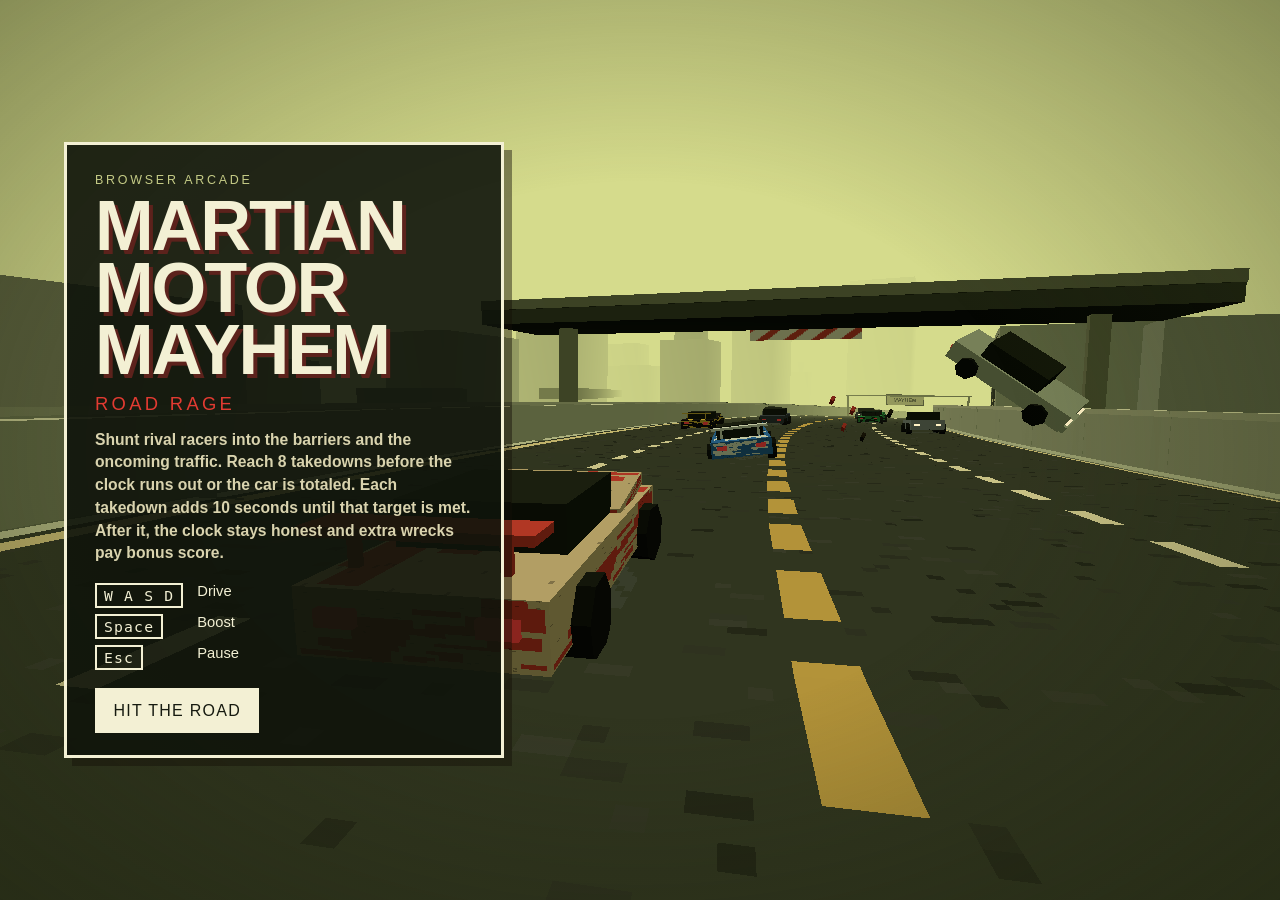
==== road-rage/index.html @ 65ef5cb7 "Add Martian Motor Mayhem Road Rage prototype (three.js, procedural assets)" ====
<!DOCTYPE html>
<html lang="en">
<head>
  <meta charset="UTF-8" />
  <meta name="viewport" content="width=device-width, initial-scale=1" />
  <title>Martian Motor Mayhem</title>
  <link rel="icon" href="data:image/svg+xml,%3Csvg xmlns='http://www.w3.org/2000/svg' viewBox='0 0 16 16'%3E%3Crect width='16' height='16' fill='%23161a10'/%3E%3Crect x='2' y='7' width='12' height='5' fill='%23d7c09a'/%3E%3Crect x='4' y='4' width='7' height='4' fill='%23e23b32'/%3E%3C/svg%3E" />
  <link rel="stylesheet" href="css/style.css" />
  <script type="importmap">
  {
    "imports": {
      "three": "./vendor/three.module.js"
    }
  }
  </script>
</head>
<body>
  <div id="app">
    <canvas id="view"></canvas>
    <div id="grade"></div>
    <div id="hurt"></div>
    <div id="flash"></div>

    <div id="hud" class="hidden">
      <div class="topbar">
        <div class="stat">
          <span class="label">Time</span>
          <strong id="timer">1:00</strong>
          <em id="plus" class="plus"></em>
        </div>
        <div class="stat center">
          <span class="label">Road Rage</span>
          <strong id="takedowns">0 / 8</strong>
          <em id="bonus-flag" class="flag hidden">Bonus</em>
        </div>
        <div class="stat right">
          <span class="label">Score</span>
          <strong id="score">0</strong>
        </div>
      </div>
      <p id="callout"></p>
      <div class="bottombar">
        <div class="map-wrap">
          <canvas id="minimap" width="220" height="220" aria-label="Track map"></canvas>
        </div>
        <div class="speedbox">
          <strong id="speed">0</strong>
          <span>km/h</span>
        </div>
        <div class="bars">
          <label for="boost-fill">Boost <i id="boost-num">0</i></label>
          <div class="track" id="boost-track"><div id="boost-fill"></div></div>
          <label for="damage-fill">Damage <i id="damage-num">0%</i></label>
          <div class="track damage" id="damage-track"><div id="damage-fill"></div></div>
        </div>
      </div>
    </div>

    <div id="menu" class="overlay">
      <div class="panel">
        <p class="kicker">Browser arcade</p>
        <h1>Martian Motor Mayhem</h1>
        <p class="event">Road Rage</p>
        <p class="deck">
          Shunt rival racers into the barriers and the oncoming traffic.
          Reach 8 takedowns before the clock runs out or the car is totaled.
          Each takedown adds 10 seconds until that target is met. After it,
          the clock stays honest and extra wrecks pay bonus score.
        </p>
        <div class="keys">
          <kbd>W A S D</kbd><span>Drive</span>
          <kbd>Space</kbd><span>Boost</span>
          <kbd>Esc</kbd><span>Pause</span>
        </div>
        <div class="row">
          <button id="start-btn" type="button">Hit the road</button>
        </div>
      </div>
    </div>

    <div id="pause" class="overlay center hidden">
      <div class="panel">
        <p class="kicker">Martian Motor Mayhem</p>
        <h1>Paused</h1>
        <p class="event">Road Rage</p>
        <p class="deck">The freeway is holding its breath. Resume the run, or quit back to the start.</p>
        <div class="row">
          <button id="resume-btn" type="button">Resume</button>
          <button id="quit-btn" type="button" class="ghost">Quit</button>
        </div>
      </div>
    </div>

    <div id="results" class="overlay center hidden">
      <div class="panel">
        <p class="kicker">Road Rage</p>
        <h1 id="res-title">Time up</h1>
        <p class="deck" id="res-deck"></p>
        <div class="keys" id="res-stats"></div>
        <div class="row">
          <button id="retry-btn" type="button">Run it back</button>
          <button id="menu-btn" type="button" class="ghost">Menu</button>
        </div>
      </div>
    </div>

    <p id="boot-error" hidden></p>
  </div>
  <script type="module" src="js/main.js"></script>
</body>
</html>
---- road-rage/css/style.css ----
:root {
  --ink: #161a10;
  --cream: #f3f0d4;
  --cream-dim: #d9d3ae;
  --olive: #c5cb86;
  --red: #e23b32;
  --amber: #e6b15a;
  --panel: rgba(16, 20, 12, 0.9);
  color-scheme: dark;
}

* { box-sizing: border-box; }

html, body {
  margin: 0;
  height: 100%;
  overflow: hidden;
  background: #c5cb86;
  color: var(--cream);
  font-family: "Arial Black", "Arial Narrow", Impact, Haettenschweiler, sans-serif;
}

#app { position: fixed; inset: 0; }

#view {
  position: absolute;
  inset: 0;
  width: 100%;
  height: 100%;
  display: block;
}

#grade, #hurt, #flash {
  position: absolute;
  inset: 0;
  pointer-events: none;
}

#grade {
  background: radial-gradient(ellipse at center, transparent 42%, rgba(28, 34, 12, 0.42) 100%);
}

#hurt {
  background: radial-gradient(ellipse at center, transparent 35%, rgba(160, 24, 16, 0.72) 100%);
  opacity: 0;
}

#flash {
  opacity: 0;
  background: #fff6ea;
  transition: opacity 0.45s ease-out;
}

.hidden { display: none !important; }

#boot-error {
  position: absolute;
  left: 16px;
  right: 16px;
  bottom: 16px;
  margin: 0;
  padding: 12px 14px;
  background: var(--panel);
  color: var(--cream);
  z-index: 5;
}

.overlay {
  position: absolute;
  inset: 0;
  display: flex;
  align-items: center;
  padding: clamp(16px, 5vw, 72px);
  pointer-events: none;
  z-index: 3;
}

.overlay.center {
  justify-content: center;
  background: rgba(12, 14, 8, 0.28);
}

.panel {
  pointer-events: auto;
  width: min(440px, 100%);
  padding: 28px 28px 22px;
  background: var(--panel);
  border: 3px solid var(--cream);
  box-shadow: 8px 8px 0 rgba(20, 16, 8, 0.45);
}

.kicker {
  margin: 0 0 8px;
  letter-spacing: 0.22em;
  text-transform: uppercase;
  color: var(--olive);
  font-size: 0.78rem;
}

h1 {
  margin: 0;
  font-size: clamp(2.4rem, 6vw, 4.4rem);
  line-height: 0.88;
  letter-spacing: -0.03em;
  text-transform: uppercase;
  color: var(--cream);
  text-shadow: 4px 4px 0 #5c221c;
}

.event {
  margin: 12px 0 0;
  color: var(--red);
  letter-spacing: 0.18em;
  text-transform: uppercase;
  font-size: 1.15rem;
}

.deck {
  margin: 14px 0 0;
  font-family: "Trebuchet MS", "Segoe UI", sans-serif;
  font-weight: 600;
  font-size: 0.98rem;
  line-height: 1.45;
  color: var(--cream-dim);
}

.keys {
  display: grid;
  grid-template-columns: auto 1fr;
  gap: 6px 14px;
  margin: 18px 0;
  font-family: "Trebuchet MS", "Segoe UI", sans-serif;
  font-size: 0.92rem;
}

kbd {
  justify-self: start;
  padding: 2px 7px;
  border: 2px solid var(--cream);
  color: var(--cream);
  letter-spacing: 0.08em;
}

.row {
  display: flex;
  flex-wrap: wrap;
  gap: 10px;
}

button {
  font-family: inherit;
  letter-spacing: 0.08em;
  text-transform: uppercase;
  background: var(--cream);
  color: var(--ink);
  border: 0;
  padding: 0.85rem 1.15rem;
  font-size: 1rem;
  cursor: pointer;
}

button:hover { background: #fff8dc; }

button:focus-visible {
  outline: 3px solid var(--red);
  outline-offset: 3px;
}

button.ghost {
  background: transparent;
  color: var(--cream);
  box-shadow: inset 0 0 0 3px var(--cream);
}

button.ghost:hover { background: rgba(243, 240, 212, 0.08); }

#hud {
  position: absolute;
  inset: 0;
  pointer-events: none;
  z-index: 2;
}

.topbar, .bottombar {
  position: absolute;
  left: 16px;
  right: 16px;
  display: flex;
  align-items: flex-end;
  justify-content: space-between;
  gap: 16px;
}

.topbar { top: 14px; align-items: flex-start; }

.stat { position: relative; min-width: 90px; }

.stat.center { text-align: center; }
.stat.right { text-align: right; }

.label {
  display: block;
  font-size: 0.72rem;
  letter-spacing: 0.16em;
  text-transform: uppercase;
  color: var(--olive);
}

.stat strong {
  display: block;
  font-size: clamp(1.6rem, 4vw, 2.6rem);
  line-height: 1;
  color: var(--cream);
  text-shadow: 2px 2px 0 rgba(20, 16, 8, 0.65);
}

#timer.low { color: var(--red); }

.flag {
  display: inline-block;
  margin-top: 4px;
  padding: 2px 8px;
  background: var(--red);
  color: #1a0806;
  letter-spacing: 0.14em;
  font-size: 0.75rem;
  font-style: normal;
  text-transform: uppercase;
}

.plus {
  position: absolute;
  left: 0;
  top: 100%;
  margin: 0;
  color: var(--amber);
  font-style: normal;
  letter-spacing: 0.08em;
  opacity: 0;
}

.plus.show { animation: rise 0.9s ease-out; }

#callout {
  position: absolute;
  left: 50%;
  top: 28%;
  transform: translate(-50%, -50%);
  margin: 0;
  font-size: clamp(2.4rem, 8vw, 6rem);
  letter-spacing: 0.04em;
  color: var(--red);
  text-shadow: 4px 4px 0 #1a100c, -2px 0 0 #f3f0d4;
  opacity: 0;
  white-space: nowrap;
}

#callout.show { animation: pop 0.8s ease-out; }

.bottombar { bottom: 14px; align-items: flex-end; }

.map-wrap {
  width: 168px;
  height: 168px;
  border: 3px solid var(--cream);
  box-shadow: 4px 4px 0 rgba(20, 16, 8, 0.45);
  background: rgba(16, 20, 10, 0.4);
  flex: none;
}

#minimap { width: 100%; height: 100%; display: block; }

.speedbox {
  margin-bottom: 6px;
}

.speedbox strong {
  display: block;
  font-size: clamp(2.2rem, 5vw, 3.4rem);
  line-height: 0.85;
  color: var(--cream);
  text-shadow: 3px 3px 0 rgba(20, 16, 8, 0.7);
}

.speedbox span {
  letter-spacing: 0.16em;
  font-size: 0.75rem;
  color: var(--olive);
}

.bars {
  width: min(360px, 46vw);
  margin-left: auto;
  font-family: "Trebuchet MS", "Segoe UI", sans-serif;
}

.bars label {
  display: flex;
  justify-content: space-between;
  margin: 8px 0 4px;
  letter-spacing: 0.14em;
  text-transform: uppercase;
  font-size: 0.72rem;
  color: var(--olive);
}

.track {
  height: 14px;
  border: 2px solid var(--cream);
  background: rgba(12, 14, 8, 0.45);
}

.track > div {
  height: 100%;
  width: 0;
  background: var(--olive);
}

#boost-track.hot > div { background: var(--amber); }
#damage-fill { background: var(--amber); }
#damage-track.crit > div { background: var(--red); }

@keyframes pop {
  0% { transform: translate(-50%, -40%) scale(0.6); opacity: 0; }
  18% { transform: translate(-50%, -50%) scale(1.06); opacity: 1; }
  70% { opacity: 1; }
  100% { transform: translate(-50%, -50%) scale(1); opacity: 0; }
}

@keyframes rise {
  0% { transform: translateY(6px); opacity: 0; }
  20% { opacity: 1; }
  100% { transform: translateY(-10px); opacity: 0; }
}

@media (max-width: 720px) {
  .overlay { align-items: flex-end; padding-bottom: 18px; }
  .panel { width: 100%; }
  .topbar { gap: 8px; }
  .stat strong { font-size: 1.35rem; }
  .map-wrap { width: 112px; height: 112px; }
  .bars { width: min(220px, 48vw); }
  #callout { top: 34%; font-size: 2.2rem; }
}
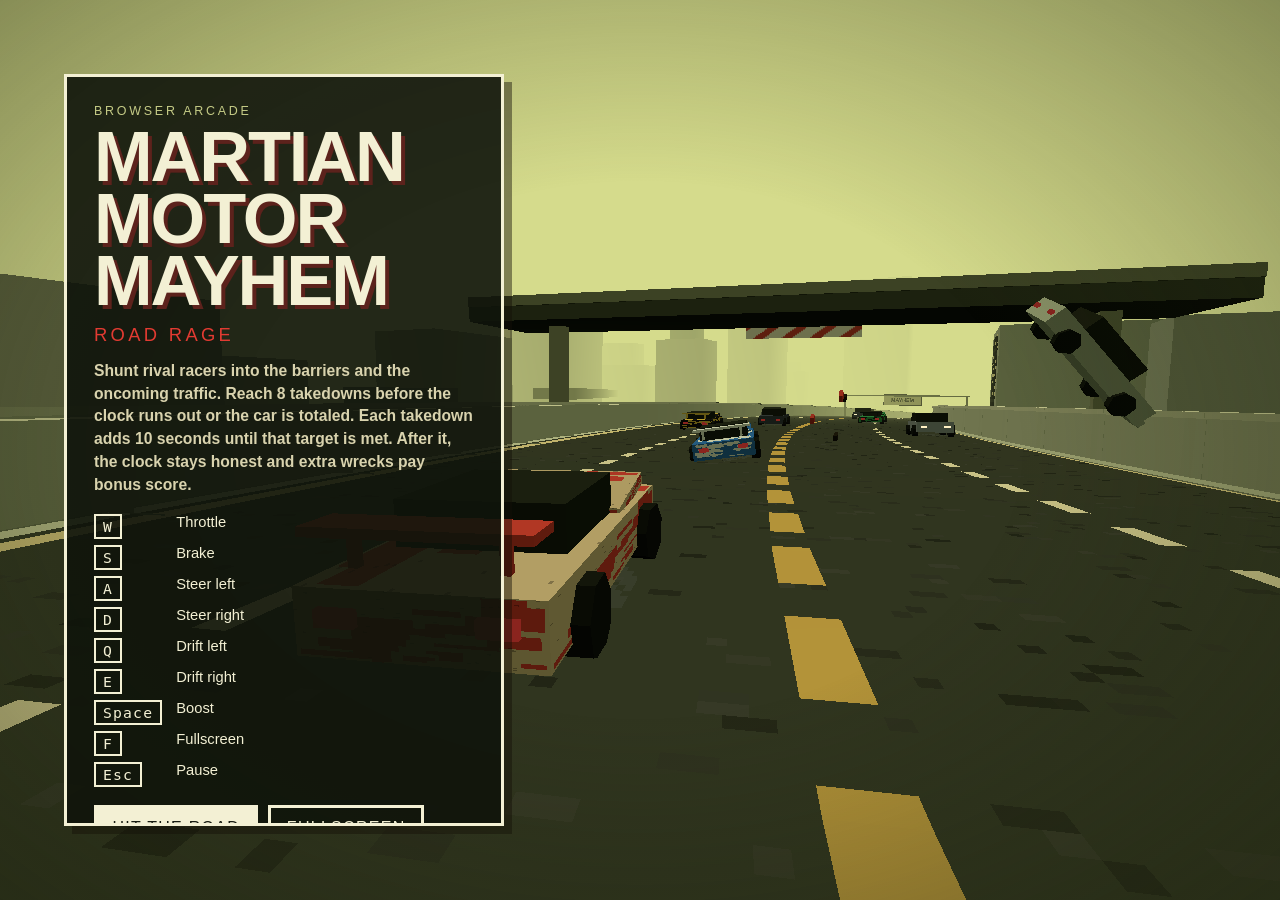
==== commit ac1dd8ad: "Road Rage: fix A/D steering, responsive canvas + F fullscreen, Q/E drifting" ====
--- a/road-rage/index.html
+++ b/road-rage/index.html
@@ -68,12 +68,19 @@
           the clock stays honest and extra wrecks pay bonus score.
         </p>
         <div class="keys">
-          <kbd>W A S D</kbd><span>Drive</span>
+          <kbd>W</kbd><span>Throttle</span>
+          <kbd>S</kbd><span>Brake</span>
+          <kbd>A</kbd><span>Steer left</span>
+          <kbd>D</kbd><span>Steer right</span>
+          <kbd>Q</kbd><span>Drift left</span>
+          <kbd>E</kbd><span>Drift right</span>
           <kbd>Space</kbd><span>Boost</span>
+          <kbd>F</kbd><span>Fullscreen</span>
           <kbd>Esc</kbd><span>Pause</span>
         </div>
         <div class="row">
           <button id="start-btn" type="button">Hit the road</button>
+          <button id="full-btn" type="button" class="ghost">Fullscreen</button>
         </div>
       </div>
     </div>
--- a/road-rage/css/style.css
+++ b/road-rage/css/style.css
@@ -13,6 +13,7 @@
 
 html, body {
   margin: 0;
+  width: 100%;
   height: 100%;
   overflow: hidden;
   background: #c5cb86;
@@ -20,7 +21,13 @@
   font-family: "Arial Black", "Arial Narrow", Impact, Haettenschweiler, sans-serif;
 }
 
-#app { position: fixed; inset: 0; }
+#app {
+  position: absolute;
+  inset: 0;
+  width: 100%;
+  height: 100%;
+  overflow: hidden;
+}
 
 #view {
   position: absolute;
@@ -83,7 +90,9 @@
 .panel {
   pointer-events: auto;
   width: min(440px, 100%);
-  padding: 28px 28px 22px;
+  max-height: calc(100% - 20px);
+  overflow: auto;
+  padding: clamp(14px, 3vmin, 28px);
   background: var(--panel);
   border: 3px solid var(--cream);
   box-shadow: 8px 8px 0 rgba(20, 16, 8, 0.45);
@@ -99,7 +108,7 @@
 
 h1 {
   margin: 0;
-  font-size: clamp(2.4rem, 6vw, 4.4rem);
+  font-size: clamp(1.7rem, 8vmin, 4.4rem);
   line-height: 0.88;
   letter-spacing: -0.03em;
   text-transform: uppercase;
@@ -183,15 +192,15 @@
 
 .topbar, .bottombar {
   position: absolute;
-  left: 16px;
-  right: 16px;
+  left: clamp(8px, 2vmin, 18px);
+  right: clamp(8px, 2vmin, 18px);
   display: flex;
   align-items: flex-end;
   justify-content: space-between;
-  gap: 16px;
-}
-
-.topbar { top: 14px; align-items: flex-start; }
+  gap: clamp(6px, 1.6vmin, 16px);
+}
+
+.topbar { top: clamp(8px, 1.6vmin, 16px); align-items: flex-start; }
 
 .stat { position: relative; min-width: 90px; }
 
@@ -208,7 +217,7 @@
 
 .stat strong {
   display: block;
-  font-size: clamp(1.6rem, 4vw, 2.6rem);
+  font-size: clamp(1.05rem, 5.4vmin, 2.6rem);
   line-height: 1;
   color: var(--cream);
   text-shadow: 2px 2px 0 rgba(20, 16, 8, 0.65);
@@ -247,7 +256,7 @@
   top: 28%;
   transform: translate(-50%, -50%);
   margin: 0;
-  font-size: clamp(2.4rem, 8vw, 6rem);
+  font-size: clamp(1.45rem, 9vmin, 6rem);
   letter-spacing: 0.04em;
   color: var(--red);
   text-shadow: 4px 4px 0 #1a100c, -2px 0 0 #f3f0d4;
@@ -257,11 +266,11 @@
 
 #callout.show { animation: pop 0.8s ease-out; }
 
-.bottombar { bottom: 14px; align-items: flex-end; }
+.bottombar { bottom: clamp(8px, 1.6vmin, 16px); align-items: flex-end; }
 
 .map-wrap {
-  width: 168px;
-  height: 168px;
+  width: clamp(92px, 30vmin, 200px);
+  height: clamp(92px, 30vmin, 200px);
   border: 3px solid var(--cream);
   box-shadow: 4px 4px 0 rgba(20, 16, 8, 0.45);
   background: rgba(16, 20, 10, 0.4);
@@ -276,7 +285,7 @@
 
 .speedbox strong {
   display: block;
-  font-size: clamp(2.2rem, 5vw, 3.4rem);
+  font-size: clamp(1.35rem, 7vmin, 3.4rem);
   line-height: 0.85;
   color: var(--cream);
   text-shadow: 3px 3px 0 rgba(20, 16, 8, 0.7);
@@ -333,12 +342,11 @@
   100% { transform: translateY(-10px); opacity: 0; }
 }
 
-@media (max-width: 720px) {
-  .overlay { align-items: flex-end; padding-bottom: 18px; }
+@media (max-width: 760px), (max-height: 520px) {
+  .overlay { align-items: flex-start; padding: 10px; }
   .panel { width: 100%; }
-  .topbar { gap: 8px; }
-  .stat strong { font-size: 1.35rem; }
-  .map-wrap { width: 112px; height: 112px; }
-  .bars { width: min(220px, 48vw); }
-  #callout { top: 34%; font-size: 2.2rem; }
-}
+  .deck { font-size: 0.86rem; }
+  .keys { margin: 8px 0; gap: 3px 10px; font-size: 0.82rem; }
+  .bars { width: min(220px, 48%); }
+  #callout { top: 32%; }
+}
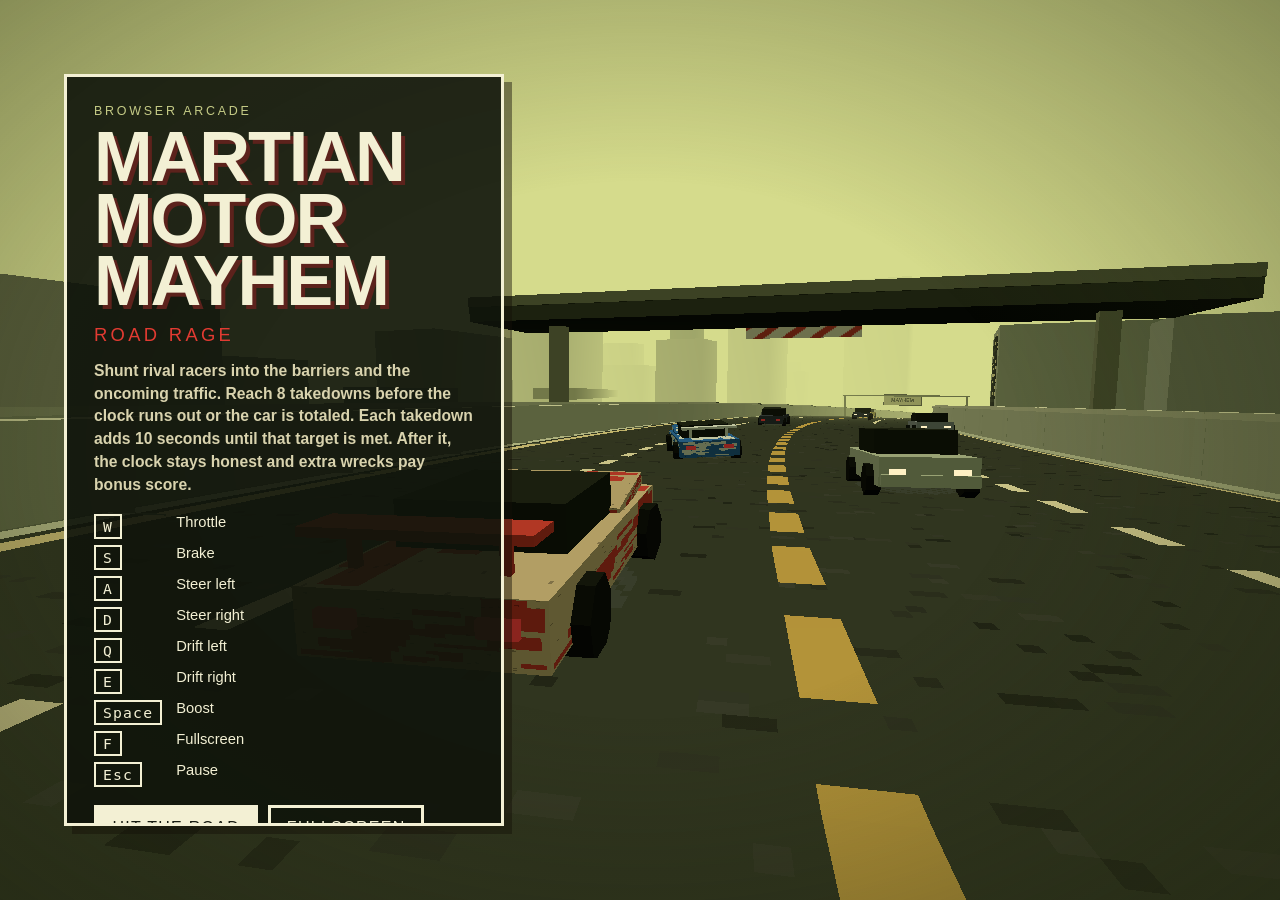
==== commit f2dfa47c: "Road Rage 3D: bigger health bar, ~3x survivability, rival rubber-banding" ====
--- a/road-rage/index.html
+++ b/road-rage/index.html
@@ -39,6 +39,13 @@
         </div>
       </div>
       <p id="callout"></p>
+      <div class="hull">
+        <div class="hull-head">
+          <span>Damage</span>
+          <strong id="damage-num">0%</strong>
+        </div>
+        <div class="track damage" id="damage-track"><div id="damage-fill"></div></div>
+      </div>
       <div class="bottombar">
         <div class="map-wrap">
           <canvas id="minimap" width="220" height="220" aria-label="Track map"></canvas>
@@ -50,8 +57,6 @@
         <div class="bars">
           <label for="boost-fill">Boost <i id="boost-num">0</i></label>
           <div class="track" id="boost-track"><div id="boost-fill"></div></div>
-          <label for="damage-fill">Damage <i id="damage-num">0%</i></label>
-          <div class="track damage" id="damage-track"><div id="damage-fill"></div></div>
         </div>
       </div>
     </div>
--- a/road-rage/css/style.css
+++ b/road-rage/css/style.css
@@ -268,6 +268,49 @@
 
 .bottombar { bottom: clamp(8px, 1.6vmin, 16px); align-items: flex-end; }
 
+.hull {
+  position: absolute;
+  left: 50%;
+  top: clamp(58px, 11vmin, 96px);
+  transform: translateX(-50%);
+  width: min(760px, 90%);
+  z-index: 2;
+}
+
+.hull-head {
+  display: flex;
+  justify-content: space-between;
+  align-items: baseline;
+  margin-bottom: 4px;
+  letter-spacing: 0.16em;
+  text-transform: uppercase;
+  font-size: clamp(0.85rem, 2.6vmin, 1.35rem);
+  color: var(--cream);
+  text-shadow: 2px 2px 0 rgba(20, 16, 8, 0.7);
+}
+
+.hull-head strong {
+  font-size: clamp(1.15rem, 3.4vmin, 1.8rem);
+  letter-spacing: 0.04em;
+}
+
+#damage-track {
+  height: clamp(22px, 4.6vmin, 38px);
+  border-width: 3px;
+  background: rgba(12, 14, 8, 0.72);
+}
+
+#damage-fill {
+  background: #e6b15a;
+}
+
+#damage-track.mid > div { background: #e06a28; }
+#damage-track.crit {
+  border-color: var(--red);
+  box-shadow: 0 0 0 2px rgba(226, 59, 50, 0.55);
+}
+#damage-track.crit > div { background: var(--red); }
+
 .map-wrap {
   width: clamp(92px, 30vmin, 200px);
   height: clamp(92px, 30vmin, 200px);
@@ -314,7 +357,7 @@
 }
 
 .track {
-  height: 14px;
+  height: clamp(12px, 2.2vmin, 18px);
   border: 2px solid var(--cream);
   background: rgba(12, 14, 8, 0.45);
 }
@@ -326,8 +369,6 @@
 }
 
 #boost-track.hot > div { background: var(--amber); }
-#damage-fill { background: var(--amber); }
-#damage-track.crit > div { background: var(--red); }
 
 @keyframes pop {
   0% { transform: translate(-50%, -40%) scale(0.6); opacity: 0; }
@@ -348,5 +389,6 @@
   .deck { font-size: 0.86rem; }
   .keys { margin: 8px 0; gap: 3px 10px; font-size: 0.82rem; }
   .bars { width: min(220px, 48%); }
+  .hull { width: min(760px, 94%); top: 52px; }
   #callout { top: 32%; }
 }
